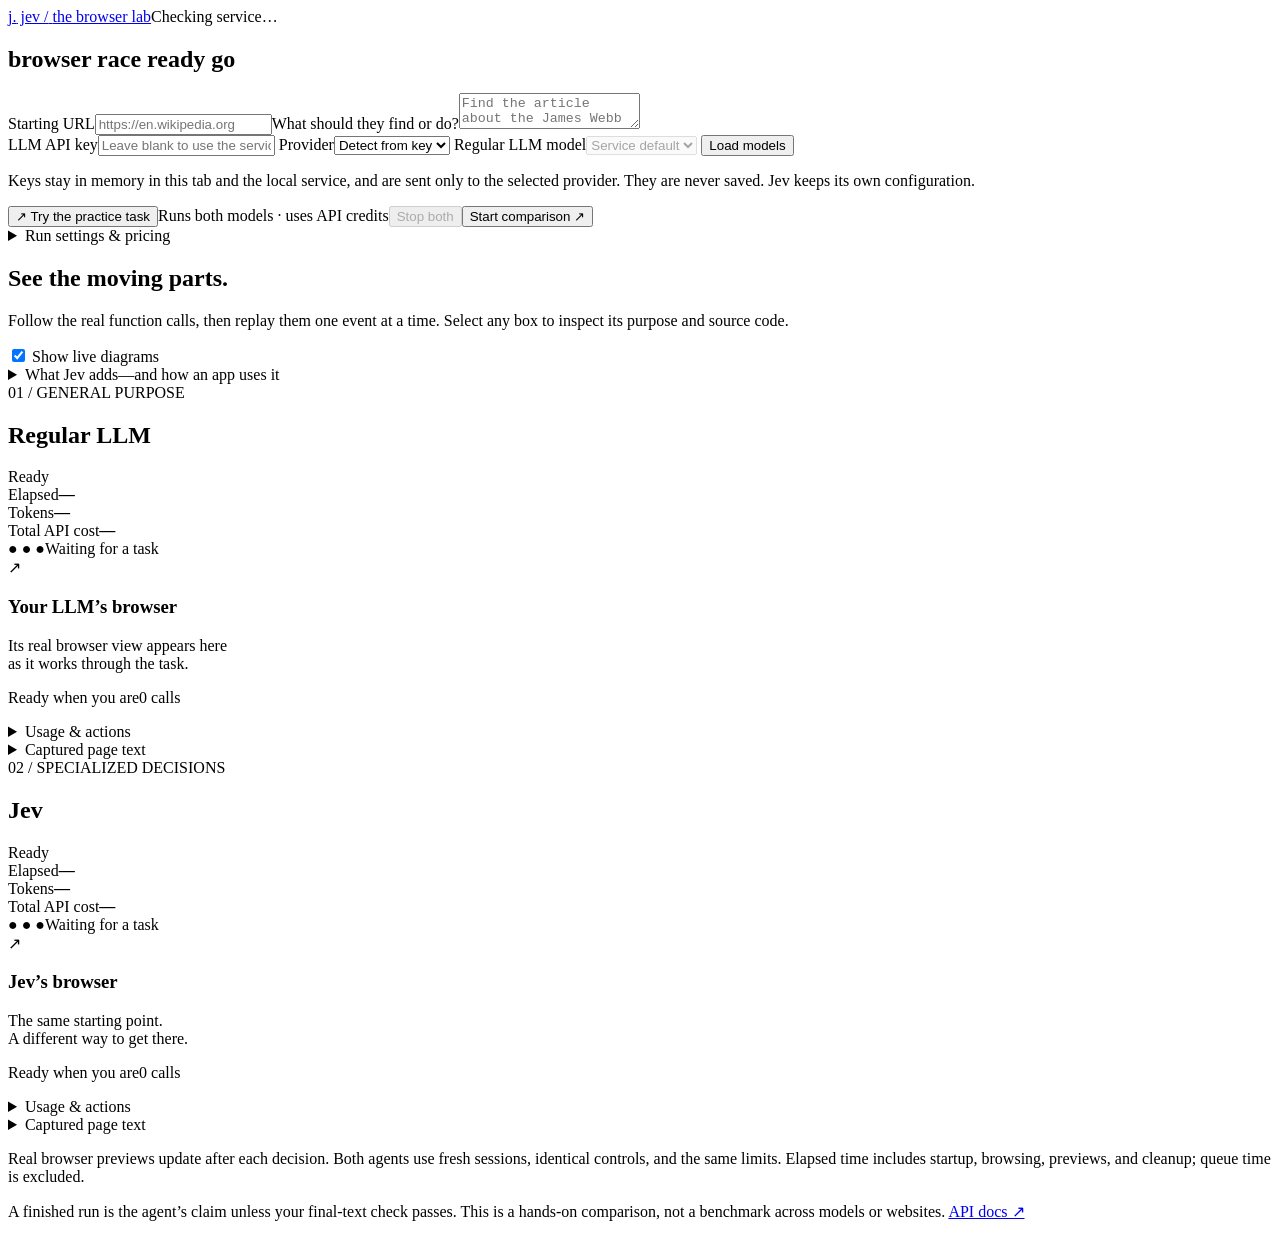
==== jev_service/static/index.html @ b654be16 "Add browser race demo with model selection, tracing, and cost comparison" ====
<!doctype html>
<html lang="en">
<head>
  <meta charset="utf-8"><meta name="viewport" content="width=device-width, initial-scale=1">
  <title>Jev · Browser race</title>
  <meta name="description" content="Watch a regular LLM and Jev complete the same browser task side by side.">
  <link rel="icon" href="data:image/svg+xml,%3Csvg xmlns='http://www.w3.org/2000/svg' viewBox='0 0 32 32'%3E%3Crect width='32' height='32' rx='8' fill='%23162425'/%3E%3Cpath d='M8 8h6v16H8zm10 0h6v16h-6z' fill='%23c5f16b'/%3E%3C/svg%3E">
  <link rel="stylesheet" href="/demo/style.css"><link rel="stylesheet" href="/demo/flow.css">
  <script src="/demo/flow.js" defer></script><script src="/demo/app.js" defer></script>
</head>
<body>
<main>
  <header><a class="brand" href="/demo"><span class="brandmark">j.</span> jev <span class="divider">/</span> <span class="muted">the browser lab</span></a><span id="connection" class="connection">Checking service…</span></header>
  <section class="intro"><h1>browser race ready go</h1></section>
  <form id="run-form" class="task-form">
    <div class="fields"><label>Starting URL<input id="url" name="url" type="url" placeholder="https://en.wikipedia.org" required maxlength="2048"></label><label>What should they find or do?<textarea id="goal" name="goal" rows="2" placeholder="Find the article about the James Webb Space Telescope and open it." required maxlength="8000"></textarea></label></div>
    <div class="llm-settings">
      <label>LLM API key<input id="llm-key" type="password" autocomplete="off" spellcheck="false" placeholder="Leave blank to use the service default" maxlength="4096"></label>
      <label>Provider<select id="llm-provider"><option value="">Detect from key</option></select></label>
      <label>Regular LLM model<select id="llm-model" disabled><option value="">Service default</option></select></label>
      <button id="load-models" type="button" class="secondary">Load models</button>
    </div>
    <p id="model-message" class="hint" role="status">Keys stay in memory in this tab and the local service, and are sent only to the selected provider. They are never saved. Jev keeps its own configuration.</p>
    <div class="form-footer"><button type="button" id="sample" class="text-button">↗ Try the practice task</button><span class="hint">Runs both models · uses API credits</span><button id="stop" type="button" class="secondary" disabled>Stop both</button><button id="start" class="primary" type="submit">Start comparison <span>↗</span></button></div>
    <details class="settings"><summary>Run settings & pricing</summary>
      <div class="settings-grid"><label>Max decisions per agent<input id="steps" type="number" min="1" max="50" value="15" required></label><label>Timeout per agent (seconds)<input id="timeout" type="number" min="5" max="600" value="120" required></label><label>Verify final text (optional)<input id="verify" placeholder="A phrase both final pages must contain" maxlength="500"></label><label id="token-label" hidden>Service access token<input id="token" type="password" autocomplete="off" placeholder="Only if configured; never saved"></label></div>
      <p class="hint">USD per million tokens. Rates are editable estimates, checked September 18, 2026. Unknown rates stay blank. Provider-reported cost takes precedence.</p>
      <div class="settings-grid prices baseline-prices"><label>Regular LLM · input<input id="llm_input" type="number" min="0" step="any" placeholder="Unknown"></label><label>Regular LLM · cached input<input id="llm_cached" type="number" min="0" step="any" placeholder="Unknown"></label><label>Regular LLM · output<input id="llm_output" type="number" min="0" step="any" placeholder="Unknown"></label></div>
      <div class="settings-grid prices"><label>Jev text helper · input<input id="text_input" type="number" min="0" step="any" placeholder="Unknown"></label><label>Jev text helper · cached input<input id="text_cached" type="number" min="0" step="any" placeholder="Unknown"></label><label>Jev text helper · output<input id="text_output" type="number" min="0" step="any" placeholder="Unknown"></label><label>Jev · input<input id="typesafe_input" type="number" min="0" step="any" value="0.042"></label><label>Jev · output<input id="typesafe_output" type="number" min="0" step="any" value="0"></label></div>
      <p class="hint">Rate sources: <a href="https://developers.openai.com/api/docs/models/gpt-5.4" target="_blank" rel="noreferrer">OpenAI GPT-5.4</a> · <a href="https://docs.typesafe.ai/models" target="_blank" rel="noreferrer">TypeSafe Jev 1.13</a>. Jev’s total includes its text helper. Estimates exclude taxes, custom discounts, and local compute.</p>
    </details>
  </form>
  <p id="message" role="status" aria-live="polite"></p>
  <section class="how-it-works">
    <div><h2>See the moving parts.</h2><p>Follow the real function calls, then replay them one event at a time. Select any box to inspect its purpose and source code.</p></div>
    <label class="flow-toggle"><input id="show-flow" type="checkbox" checked> Show live diagrams</label>
    <details><summary>What Jev adds—and how an app uses it</summary>
      <p><strong>Regular LLM:</strong> this demo asks a text model to generate a JSON action and any text to type. The app validates that output before using the browser.</p>
      <p><strong>Jev:</strong> the app supplies visible controls and allowed choices. Jev returns the operation and possible targets in one request. The app uses only the target for the chosen operation. A separate text LLM writes field values only when needed.</p>
      <p>That can save time and cost on repeated decisions, while keeping actions within an explicit set. It still needs outcome checks and a text model for writing. The measurements here show this particular task, not a general ranking.</p>
      <p><strong>Your app → Jev service → browser → page text and source links → your app’s analysis.</strong> A backend submits a URL and goal to <code>POST /v1/jobs</code>, polls the returned job ID, and consumes the result. The model API itself can also power routing, classification, and other constrained decisions without a browser.</p>
      <p>These diagrams expose our application code and observable API calls. They do not expose either provider’s model weights, hidden reasoning, or server implementation. Browser previews are for you; both policies read structured page text.</p>
      <p><a href="/integration.md" target="_blank">App integration guide ↗</a> · <a href="https://docs.typesafe.ai/concepts/system-one" target="_blank" rel="noreferrer">TypeSafe: typed decisions ↗</a> · <a href="https://docs.typesafe.ai/patterns/fan-out" target="_blank" rel="noreferrer">Multiple questions in one call ↗</a></p>
    </details>
  </section>
  <section class="race" aria-label="Browser comparison">
    <article class="lane llm" id="llm"><div class="lane-heading"><div><span class="eyebrow">01 / GENERAL PURPOSE</span><h2>Regular LLM <span class="model"></span></h2></div><span class="status">Ready</span></div><div class="metrics"><div><span>Elapsed</span><strong class="elapsed">—</strong></div><div><span>Tokens</span><strong class="tokens">—</strong></div><div><span>Total API cost</span><strong class="cost">—</strong></div></div><div class="browser"><div class="browser-toolbar"><span class="dots">● ● ●</span><span class="address">Waiting for a task</span></div><div class="viewport"><div class="empty"><span class="window-icon">↗</span><h3>Your LLM’s browser</h3><p>Its real browser view appears here<br>as it works through the task.</p></div><img class="screen" alt="Regular LLM browser preview" hidden></div></div><div class="lane-foot"><span class="activity">Ready when you are</span><span class="calls">0 calls</span></div><p class="outcome"></p><details><summary>Usage & actions</summary><div class="usage"></div><ol class="actions"></ol></details><details><summary>Captured page text</summary><a class="source" target="_blank" rel="noreferrer" hidden>Open source ↗</a><pre class="result-text">No result yet.</pre></details></article>
    <article class="lane jev" id="jev"><div class="lane-heading"><div><span class="eyebrow">02 / SPECIALIZED DECISIONS</span><h2>Jev <span class="model"></span></h2></div><span class="status">Ready</span></div><div class="metrics"><div><span>Elapsed</span><strong class="elapsed">—</strong></div><div><span>Tokens</span><strong class="tokens">—</strong></div><div><span>Total API cost</span><strong class="cost">—</strong></div></div><div class="browser"><div class="browser-toolbar"><span class="dots">● ● ●</span><span class="address">Waiting for a task</span></div><div class="viewport"><div class="empty"><span class="window-icon">↗</span><h3>Jev’s browser</h3><p>The same starting point.<br>A different way to get there.</p></div><img class="screen" alt="Jev browser preview" hidden></div></div><div class="lane-foot"><span class="activity">Ready when you are</span><span class="calls">0 calls</span></div><p class="outcome"></p><details><summary>Usage & actions</summary><div class="usage"></div><ol class="actions"></ol></details><details><summary>Captured page text</summary><a class="source" target="_blank" rel="noreferrer" hidden>Open source ↗</a><pre class="result-text">No result yet.</pre></details></article>
  </section>
  <section id="cost-comparison" class="cost-comparison" hidden aria-live="polite"><span>API cost comparison</span><strong id="cost-ratio"></strong><p id="cost-difference"></p></section>
  <section id="summary" class="comparison-summary" hidden aria-live="polite"></section>
  <footer><p>Real browser previews update after each decision. Both agents use fresh sessions, identical controls, and the same limits. Elapsed time includes startup, browsing, previews, and cleanup; queue time is excluded.</p><p>A finished run is the agent’s claim unless your final-text check passes. This is a hands-on comparison, not a benchmark across models or websites. <a href="/docs">API docs ↗</a></p></footer>
</main>
</body>
</html>
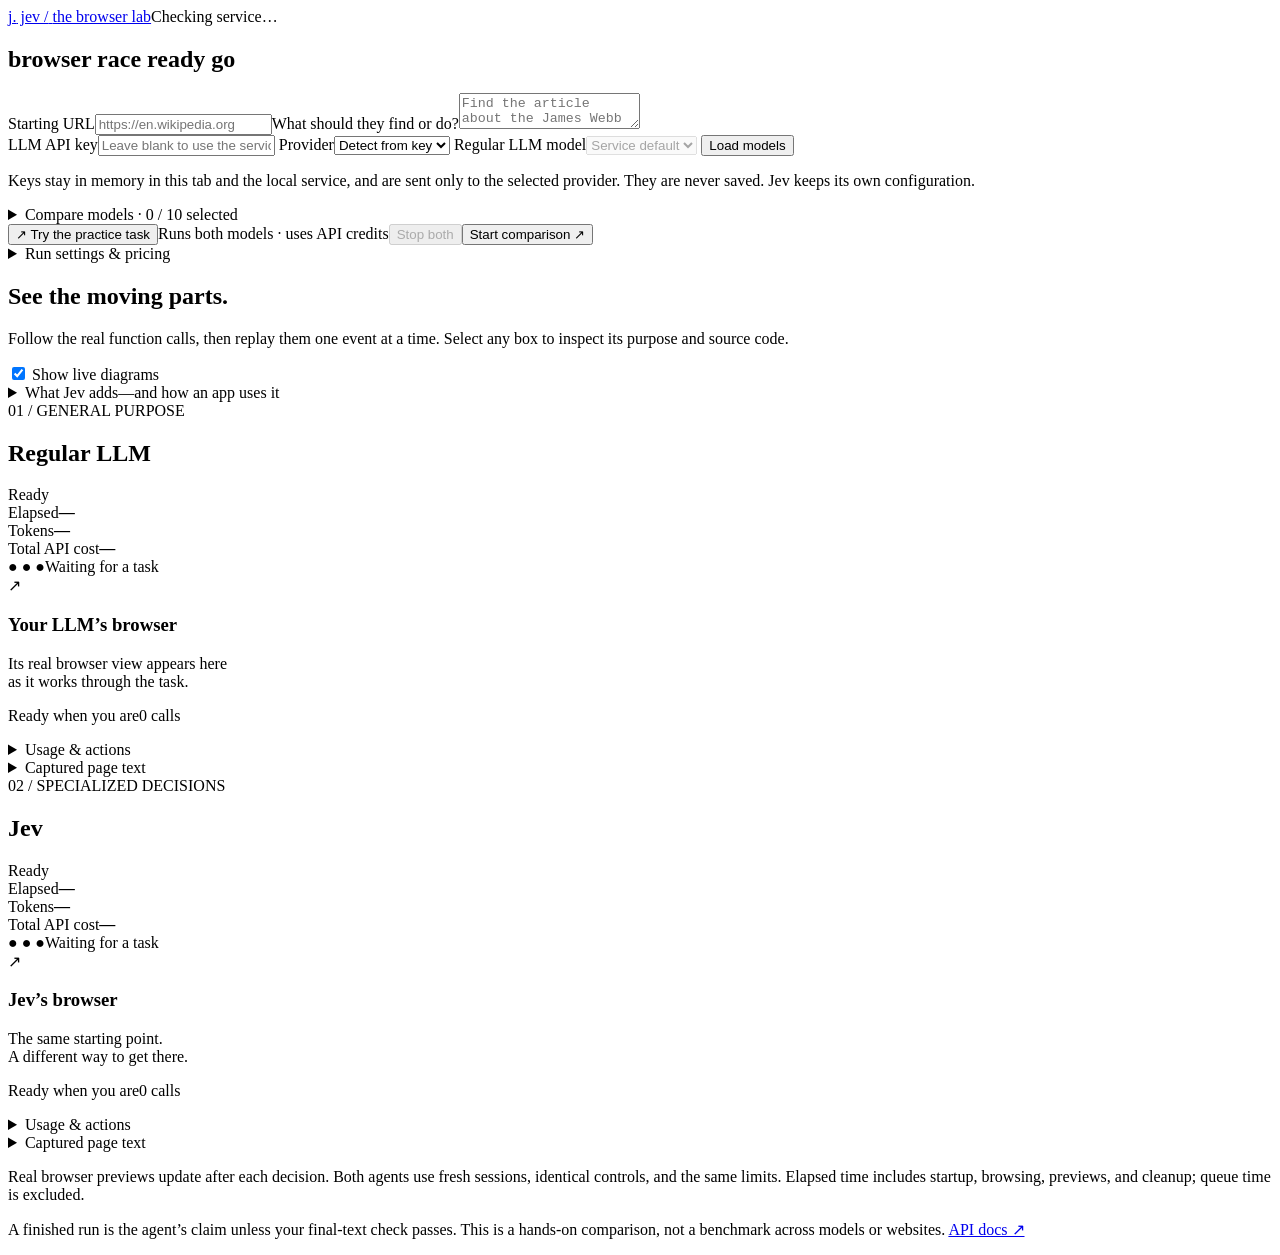
==== commit 13fac8bb: "Add sequential comparisons for up to ten models with cost and speed charts" ====
--- a/jev_service/static/index.html
+++ b/jev_service/static/index.html
@@ -6,7 +6,7 @@
   <meta name="description" content="Watch a regular LLM and Jev complete the same browser task side by side.">
   <link rel="icon" href="data:image/svg+xml,%3Csvg xmlns='http://www.w3.org/2000/svg' viewBox='0 0 32 32'%3E%3Crect width='32' height='32' rx='8' fill='%23162425'/%3E%3Cpath d='M8 8h6v16H8zm10 0h6v16h-6z' fill='%23c5f16b'/%3E%3C/svg%3E">
   <link rel="stylesheet" href="/demo/style.css"><link rel="stylesheet" href="/demo/flow.css">
-  <script src="/demo/flow.js" defer></script><script src="/demo/app.js" defer></script>
+  <script src="/demo/flow.js" defer></script><script src="/demo/app.js" defer></script><script src="/demo/batch.js" defer></script>
 </head>
 <body>
 <main>
@@ -21,6 +21,15 @@
       <button id="load-models" type="button" class="secondary">Load models</button>
     </div>
     <p id="model-message" class="hint" role="status">Keys stay in memory in this tab and the local service, and are sent only to the selected provider. They are never saved. Jev keeps its own configuration.</p>
+    <details id="batch-picker" class="batch-picker">
+      <summary id="batch-choice-count">Compare models · 0 / 10 selected</summary>
+      <p class="hint">Load a provider’s models above, then choose up to 10. Runs Jev once, then each selected model once, sequentially in fresh headless sessions. Uses API credits for every run.</p>
+      <label>Find models<input id="batch-search" type="search" placeholder="Filter the provider’s models"></label>
+      <div id="batch-models" class="batch-models">Enter a key and load models first.</div>
+      <p class="hint">Optional prices: USD per million input / cached input / output tokens. Blank means unknown. Jev’s rates come from Run settings & pricing.</p>
+      <button id="batch-start" type="button" class="primary">Run selected models + Jev</button>
+      <p id="batch-picker-message" class="hint" role="status"></p>
+    </details>
     <div class="form-footer"><button type="button" id="sample" class="text-button">↗ Try the practice task</button><span class="hint">Runs both models · uses API credits</span><button id="stop" type="button" class="secondary" disabled>Stop both</button><button id="start" class="primary" type="submit">Start comparison <span>↗</span></button></div>
     <details class="settings"><summary>Run settings & pricing</summary>
       <div class="settings-grid"><label>Max decisions per agent<input id="steps" type="number" min="1" max="50" value="15" required></label><label>Timeout per agent (seconds)<input id="timeout" type="number" min="5" max="600" value="120" required></label><label>Verify final text (optional)<input id="verify" placeholder="A phrase both final pages must contain" maxlength="500"></label><label id="token-label" hidden>Service access token<input id="token" type="password" autocomplete="off" placeholder="Only if configured; never saved"></label></div>
@@ -31,6 +40,13 @@
     </details>
   </form>
   <p id="message" role="status" aria-live="polite"></p>
+  <section id="batch-results" class="batch-results" hidden>
+    <div class="batch-heading"><h2>model comparison</h2><button id="batch-cancel" type="button" class="secondary">Stop comparison</button></div>
+    <p id="batch-progress" role="status" aria-live="polite"></p>
+    <p class="hint">One run each · Jev first, then models in selection order · lower bars mean less spend or elapsed time, not better results. Failed runs are striped. “Completed” is an agent claim unless a check passed.</p>
+    <div class="batch-charts"><section aria-label="API cost bar chart"><h3>Total API cost · USD</h3><div id="batch-cost-chart"></div></section><section aria-label="Elapsed time bar chart"><h3>Elapsed time · seconds</h3><div id="batch-time-chart"></div></section></div>
+    <div class="batch-table-wrap"><table><caption>Run results, including Jev’s text helper cost. Timing excludes queue time.</caption><thead><tr><th>Model</th><th>Outcome</th><th>Seconds</th><th>Tokens</th><th>API cost</th><th>Cost / Jev</th></tr></thead><tbody id="batch-table"></tbody></table></div>
+  </section>
   <section class="how-it-works">
     <div><h2>See the moving parts.</h2><p>Follow the real function calls, then replay them one event at a time. Select any box to inspect its purpose and source code.</p></div>
     <label class="flow-toggle"><input id="show-flow" type="checkbox" checked> Show live diagrams</label>
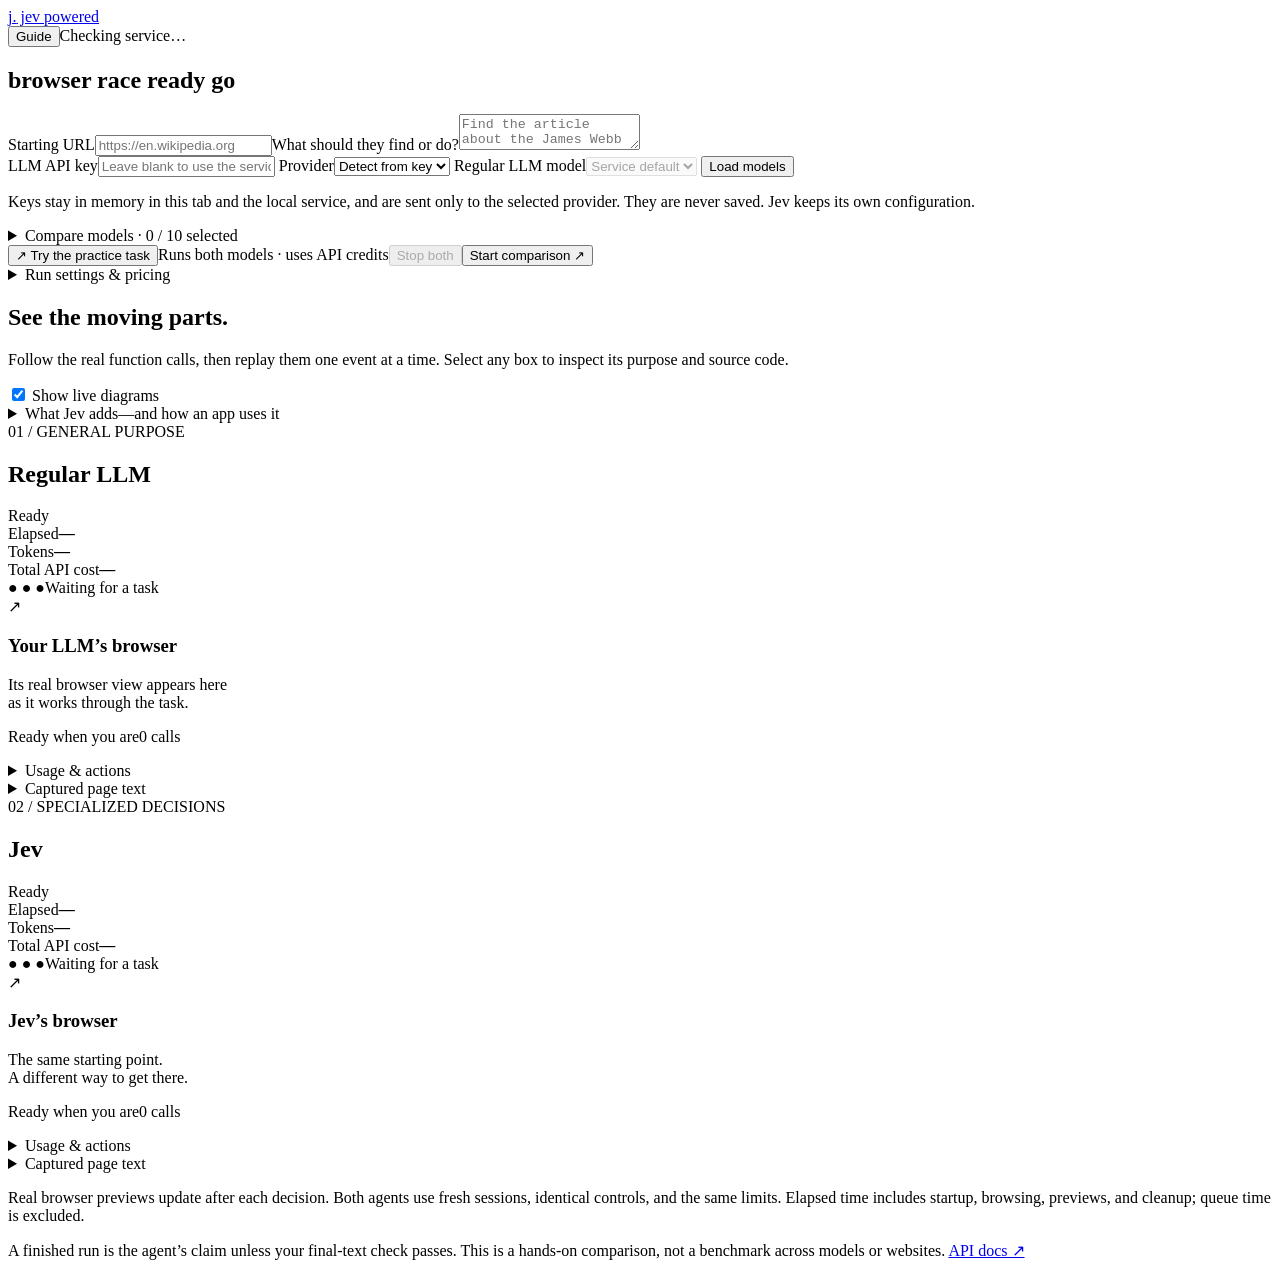
==== commit 25b1605a: "Add model compatibility guide and hide unsuccessful run metrics" ====
--- a/jev_service/static/index.html
+++ b/jev_service/static/index.html
@@ -10,7 +10,7 @@
 </head>
 <body>
 <main>
-  <header><a class="brand" href="/demo"><span class="brandmark">j.</span> jev <span class="divider">/</span> <span class="muted">the browser lab</span></a><span id="connection" class="connection">Checking service…</span></header>
+  <header><a class="brand" href="/demo"><span class="brandmark">j.</span> jev <span class="powered">powered</span></a><div class="header-actions"><button id="guide-open" type="button" class="secondary" aria-haspopup="dialog">Guide</button><span id="connection" class="connection">Checking service…</span></div></header>
   <section class="intro"><h1>browser race ready go</h1></section>
   <form id="run-form" class="task-form">
     <div class="fields"><label>Starting URL<input id="url" name="url" type="url" placeholder="https://en.wikipedia.org" required maxlength="2048"></label><label>What should they find or do?<textarea id="goal" name="goal" rows="2" placeholder="Find the article about the James Webb Space Telescope and open it." required maxlength="8000"></textarea></label></div>
@@ -43,7 +43,7 @@
   <section id="batch-results" class="batch-results" hidden>
     <div class="batch-heading"><h2>model comparison</h2><button id="batch-cancel" type="button" class="secondary">Stop comparison</button></div>
     <p id="batch-progress" role="status" aria-live="polite"></p>
-    <p class="hint">One run each · Jev first, then models in selection order · lower bars mean less spend or elapsed time, not better results. Failed runs are striped. “Completed” is an agent claim unless a check passed.</p>
+    <p class="hint">One run each · Jev first, then models in selection order · lower bars mean less spend or elapsed time, not better results. Unsuccessful runs show NA and are excluded from the bars. “Completed” is an agent claim unless a check passed.</p>
     <div class="batch-charts"><section aria-label="API cost bar chart"><h3>Total API cost · USD</h3><div id="batch-cost-chart"></div></section><section aria-label="Elapsed time bar chart"><h3>Elapsed time · seconds</h3><div id="batch-time-chart"></div></section></div>
     <div class="batch-table-wrap"><table><caption>Run results, including Jev’s text helper cost. Timing excludes queue time.</caption><thead><tr><th>Model</th><th>Outcome</th><th>Seconds</th><th>Tokens</th><th>API cost</th><th>Cost / Jev</th></tr></thead><tbody id="batch-table"></tbody></table></div>
   </section>
@@ -67,5 +67,16 @@
   <section id="summary" class="comparison-summary" hidden aria-live="polite"></section>
   <footer><p>Real browser previews update after each decision. Both agents use fresh sessions, identical controls, and the same limits. Elapsed time includes startup, browsing, previews, and cleanup; queue time is excluded.</p><p>A finished run is the agent’s claim unless your final-text check passes. This is a hands-on comparison, not a benchmark across models or websites. <a href="/docs">API docs ↗</a></p></footer>
 </main>
+<dialog id="model-guide" aria-labelledby="guide-title"><div class="guide-heading"><h2 id="guide-title">Model failure considerations</h2><form method="dialog"><button class="secondary" aria-label="Close guide">Close</button></form></div><article><p>OpenRouter gives models a common API, but it doesn’t make their supported features, access requirements, or reliability identical.</p>
+<p>Think of three separate questions: <strong>Can we call it? Can we interpret its response? Can it actually complete the task?</strong></p>
+<div class="guide-table"><table><thead><tr><th>Layer</th><th>Errors we’ve seen</th><th>What they tell us</th></tr></thead><tbody><tr><td><strong>Availability and access</strong></td><td>Muse required age confirmation; Llama Scout had no available endpoint.</td><td>Being listed in the catalog doesn’t guarantee the account can run the model.</td></tr><tr><td><strong>Supported API features</strong></td><td>Aion’s routes rejected forced tool selection. Haiku worked after switching to a strict JSON schema.</td><td>Different models and provider endpoints support different ways of requesting structured actions.</td></tr><tr><td><strong>Response formatting</strong></td><td>Haiku and Aion produced non-JSON replies. DeepSeek returned JSON that our action validator rejected.</td><td>The same instruction to “return JSON” is not equally reliable across models. Our parser was also overly strict about harmless formatting variations.</td></tr><tr><td><strong>Output budget</strong></td><td>Qwen exhausted its token allowance without returning action text.</td><td>Some models spend substantial output tokens on reasoning before producing a usable answer.</td></tr><tr><td><strong>Action correctness</strong></td><td>Nemo selected an unobserved target.</td><td>Valid JSON can still describe an invalid action.</td></tr><tr><td><strong>Task competence</strong></td><td>Nova followed irrelevant products; Phi entered a reviews/login path; Hermes repeated search actions.</td><td>A model can produce perfectly valid commands while pursuing an ineffective strategy.</td></tr><tr><td><strong>Our browser implementation</strong></td><td>Empty Amazon pages and overbroad freshness checks stopped runs.</td><td>Some failures came from our app, rather than the models. Those shared issues were fixed.</td></tr></tbody></table></div>
+<p><strong>One calling function is feasible; one identical request configuration is less reliable.</strong> A robust implementation usually has a shared caller with small adapters for:</p>
+<ul><li>Structured JSON versus tool calls.</li><li>Supported routing parameters.</li><li>Reasoning settings and output limits.</li><li>Response normalization and error interpretation.</li></ul>
+<p>After that, every model should pass through the <strong>same execution safeguards and outcome checks</strong>. We shouldn’t execute an invented target or declare success merely because a model says DONE.</p>
+<p>There is also a benchmarking tradeoff:</p>
+<ul><li><strong>Identical settings</strong> measure how well each model works as a drop-in replacement.</li><li><strong>Appropriate settings for each model</strong> measure what each can achieve when integrated properly.</li></ul>
+<p>Our demo currently mixes those approaches somewhat: Haiku and Nemo have schema adaptations, while most others use generic JSON mode. That’s useful for compatibility testing, but should be disclosed when comparing results.</p>
+<p>Jev’s typed decisions reduce the formatting problem. They don’t eliminate browser failures, wrong choices, or premature completion. Likewise, a failed run here doesn’t prove a general LLM cannot browse—it may need a better interface contract, a different budget, or a stronger workflow.</p></article><a href="/demo/model_failure_considerations.md" download>Download Markdown</a></dialog>
+<script src="/demo/guide.js" defer></script>
 </body>
 </html>
